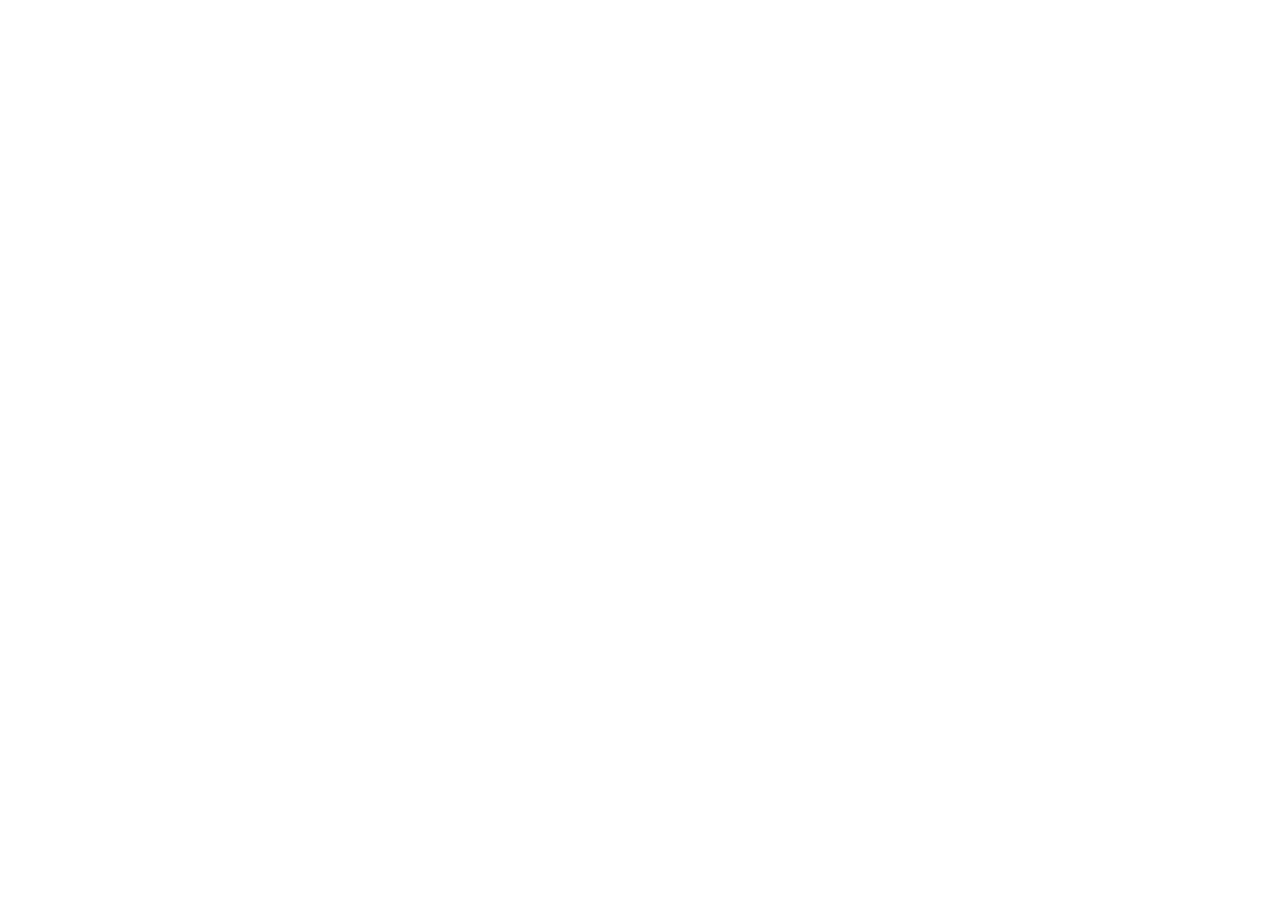
==== index.html @ cf61cd7b "Add files via upload" ====
<!doctype html>
<html lang="ru">
<head>
<meta charset="utf-8">
<meta name="viewport" content="width=device-width,initial-scale=1">
<title>Камень возвращения · &lt;Reported&gt;</title>
<meta name="description" content="Гильдия Reported возвращается в WoW Forever. Жми на камень — и ты в ростере. Старт 5 ноября, 02:00 МСК.">
<meta property="og:type" content="website">
<meta property="og:site_name" content="Reported">
<meta property="og:locale" content="ru_RU">
<meta property="og:title" content="Камень возвращения · &lt;Reported&gt;">
<meta property="og:description" content="Гильдия Reported возвращается в WoW Forever. Жми на камень — и ты в ростере. Старт 5 ноября, 02:00 МСК.">
<meta property="og:image" content="https://karasuohi.github.io/reported/og.jpg">
<meta property="og:url" content="https://karasuohi.github.io/reported/">
<meta property="og:image:width" content="1200">
<meta property="og:image:height" content="630">
<meta name="twitter:card" content="summary_large_image">
<meta name="theme-color" content="#060910">
<style>body{margin:0;min-height:100vh;display:grid;place-items:center;background:#060910;color:#f1ede4;font:16px/1.5 Georgia,serif;text-align:center}a{color:#8080f8;font-size:22px}</style>
<script>
location.replace('http://reported.m92657b6.beget.tech/');
</script>
</head>
<body>
<p><a href="http://reported.m92657b6.beget.tech/">&lt;Reported&gt; — нажать на камень возвращения</a></p>
</body>
</html>
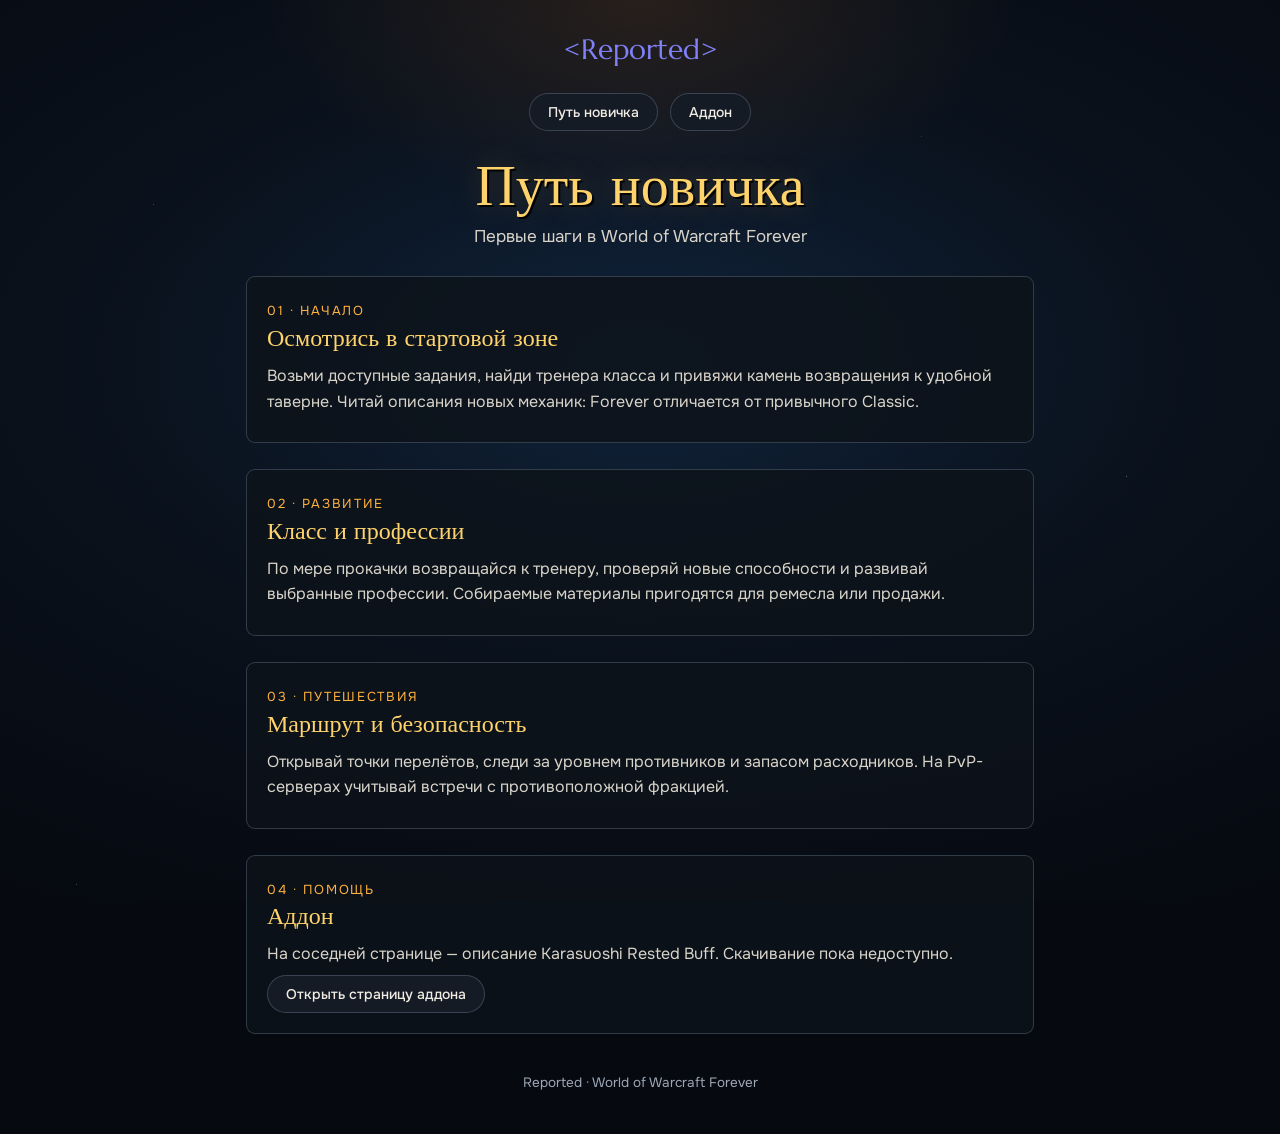
==== commit ec62565d: "Replace redirect with public beginner guide" ====
--- a/index.html
+++ b/index.html
@@ -1,27 +1,98 @@
-<!doctype html>
-<html lang="ru">
-<head>
-<meta charset="utf-8">
-<meta name="viewport" content="width=device-width,initial-scale=1">
-<title>Камень возвращения · &lt;Reported&gt;</title>
-<meta name="description" content="Гильдия Reported возвращается в WoW Forever. Жми на камень — и ты в ростере. Старт 5 ноября, 02:00 МСК.">
-<meta property="og:type" content="website">
-<meta property="og:site_name" content="Reported">
-<meta property="og:locale" content="ru_RU">
-<meta property="og:title" content="Камень возвращения · &lt;Reported&gt;">
-<meta property="og:description" content="Гильдия Reported возвращается в WoW Forever. Жми на камень — и ты в ростере. Старт 5 ноября, 02:00 МСК.">
-<meta property="og:image" content="https://karasuohi.github.io/reported/og.jpg">
-<meta property="og:url" content="https://karasuohi.github.io/reported/">
-<meta property="og:image:width" content="1200">
-<meta property="og:image:height" content="630">
-<meta name="twitter:card" content="summary_large_image">
-<meta name="theme-color" content="#060910">
-<style>body{margin:0;min-height:100vh;display:grid;place-items:center;background:#060910;color:#f1ede4;font:16px/1.5 Georgia,serif;text-align:center}a{color:#8080f8;font-size:22px}</style>
-<script>
-location.replace('http://reported.m92657b6.beget.tech/');
-</script>
-</head>
-<body>
-<p><a href="http://reported.m92657b6.beget.tech/">&lt;Reported&gt; — нажать на камень возвращения</a></p>
-</body>
-</html>
+<!doctype html><html lang="ru"><head><meta charset="utf-8"><meta name="viewport" content="width=device-width,initial-scale=1"><meta name="theme-color" content="#060910"><link rel="stylesheet" href="https://fonts.googleapis.com/css2?family=Marcellus&family=Onest:wght@400;500;700&display=swap"><style>
+/* Стиль как у «Пути новичка». Список строится по addons/addons.json:
+   новый аддон или версия = правка только json, html не меняется. */
+:root{
+  color-scheme: dark;
+  --bg:#060910; --s2:#151b25; --s3:#1f2735;
+  --line:rgba(200,225,255,.1); --line2:rgba(200,225,255,.2);
+  --text:#f1ede4; --muted:#9ca6b5; --dim:#667080;
+  --gold:#ffd100; --rune:#72e6ff; --ember:#ffb23f; --ok:#46e06a; --np:#8080f8;
+  --f-game:"Marcellus","Philosopher","Palatino Linotype",Georgia,serif;
+  --f-ui:"Philosopher","Palatino Linotype",Georgia,serif;
+  --f-body:"Onest","Segoe UI",system-ui,-apple-system,sans-serif;
+  --f-mono:"JetBrains Mono",ui-monospace,Consolas,monospace;
+}
+*{box-sizing:border-box}
+[hidden]{display:none!important}
+html{min-height:100%}
+body{margin:0; min-height:100vh; color:var(--text); font:16px/1.6 var(--f-body); -webkit-font-smoothing:antialiased; overflow-x:hidden;
+  background:
+    radial-gradient(1px 1px at 12% 18%, rgba(207,230,255,.7), transparent 60%),
+    radial-gradient(1px 1px at 72% 12%, rgba(207,230,255,.6), transparent 60%),
+    radial-gradient(1.5px 1.5px at 88% 42%, rgba(207,230,255,.5), transparent 60%),
+    radial-gradient(1px 1px at 30% 64%, rgba(207,230,255,.5), transparent 60%),
+    radial-gradient(1px 1px at 6% 78%, rgba(207,230,255,.5), transparent 60%),
+    radial-gradient(ellipse 42% 26% at 50% 0%, rgba(255,140,40,.12), rgba(255,140,40,0) 70%),
+    radial-gradient(ellipse 90% 70% at 50% 40%, #10233b 0%, #0a121d 45%, var(--bg) 100%) fixed, var(--bg)}
+a{color:#8fe0ff}
+a:hover{color:#fff}
+button{font:inherit; color:inherit}
+:focus-visible{outline:2px solid var(--rune); outline-offset:3px; border-radius:4px}
+
+.stage{max-width:820px; margin:0 auto; padding-inline:16px; padding-block:calc(clamp(18px,3.5vh,32px) + env(safe-area-inset-top,0px)) calc(40px + env(safe-area-inset-bottom,0px)); display:grid; gap:26px}
+.stage > *{min-width:0}
+
+.brand{display:grid; justify-items:center; gap:4px; text-decoration:none; width:max-content; margin:0 auto}
+.moon{width:clamp(58px,8vw,72px); height:auto; filter:drop-shadow(0 0 18px rgba(255,150,40,.45)) drop-shadow(0 0 50px rgba(255,120,20,.2))}
+.np{font-family:var(--f-game); color:var(--np); margin:0; font-size:clamp(20px,3vw,24px); line-height:1.1; text-shadow:1.5px 1.5px 0 rgba(0,0,0,.92), 0 3px 10px rgba(0,0,0,.55)}
+.hero{display:grid; justify-items:center; gap:8px; text-align:center}
+.hero h1{margin:0; font:400 clamp(38px,7vw,56px)/1.05 var(--f-game); color:#ffd36b; text-shadow:2px 2px 0 rgba(0,0,0,.9), 0 0 30px rgba(255,170,60,.25)}
+.hero p{margin:0; color:#d9d4ca; font-size:17px}
+
+/* список аддонов */
+.list{display:grid; gap:14px}
+.ad{position:relative; border-radius:7px; background:linear-gradient(180deg,#12161f,#0c1017); scroll-margin-top:20px;
+  box-shadow:0 0 0 1px #000, 0 0 0 3px #7c603d, 0 0 0 4px #3a2610, 0 0 0 5px #000, 0 20px 50px -24px #000}
+.ad-row{display:grid; grid-template-columns:56px minmax(0,1fr) auto; gap:16px; align-items:center; padding:16px 18px}
+.ad-ico{width:56px; height:56px; border-radius:6px; display:block; box-shadow:0 0 0 1px #000, 0 0 0 2px #8e7d56, 0 0 0 3px #000}
+.ad h2{margin:0; font:400 21px/1.2 var(--f-game); color:var(--gold); text-shadow:1px 1px 0 #000}
+.ad-meta{margin:2px 0 0; font:13px/1.3 var(--f-mono); color:var(--muted)}
+.ad-meta .new{color:var(--ok)}
+.ad-short{margin:6px 0 0; font-size:15px; line-height:1.5; color:#d9d4ca}
+.go{display:inline-flex; align-items:center; justify-content:center; gap:8px; padding:11px 20px; border-radius:999px; text-decoration:none; white-space:nowrap; font:400 16px/1 var(--f-game); color:#1a1004; background:linear-gradient(180deg,#ffd173,#ff9f2e); box-shadow:0 10px 26px -12px rgba(255,160,50,.7)}
+.go:hover{color:#1a1004; background:linear-gradient(180deg,#ffdc8e,#ffab45)}
+.go svg{width:16px; height:16px}
+
+/* «Подробнее» */
+.ad-more{border-top:1px solid var(--line)}
+.ad-more > summary{cursor:pointer; list-style:none; padding:10px 18px; font:400 15px/1.2 var(--f-game); color:#8fe0ff; display:flex; align-items:center; gap:8px}
+.ad-more > summary::-webkit-details-marker{display:none}
+.ad-more > summary::before{content:"▸"; font-size:12px; color:var(--ember); transition:transform .15s}
+.ad-more[open] > summary::before{transform:rotate(90deg)}
+.ad-more > summary:hover{color:#fff}
+.det{padding:4px 18px 18px; display:grid; gap:18px}
+.det h3{margin:0 0 8px; font:600 11px/1 var(--f-mono); letter-spacing:.14em; text-transform:uppercase; color:var(--ember)}
+.det ul{margin:0; padding:0; list-style:none; display:grid; gap:6px}
+.facts li{position:relative; padding-left:16px; font-size:15px; line-height:1.5; color:#d9d4ca}
+.facts li::before{content:""; position:absolute; left:2px; top:.6em; width:6px; height:6px; transform:rotate(45deg); background:var(--ember)}
+.cmds li, .log li{display:grid; grid-template-columns:150px minmax(0,1fr); gap:12px; font-size:14.5px; line-height:1.45; color:#d9d4ca}
+.cmds code{font:600 13.5px/1.45 var(--f-mono); color:var(--gold)}
+.log b{font:600 13.5px/1.45 var(--f-mono); color:var(--gold)}
+.log b small{font-weight:400; color:var(--dim); margin-left:8px}
+
+/* общая инструкция */
+.how{border-radius:10px; background:rgba(14,19,27,.78); border:1px solid var(--line); padding:16px 18px}
+.how h2{margin:0 0 10px; font:400 20px/1.2 var(--f-game); color:var(--text)}
+.how ol{margin:0; padding-left:22px; display:grid; gap:6px; color:#d9d4ca; font-size:15px}
+.how code{font:500 13.5px/1.4 var(--f-mono); color:var(--rune); overflow-wrap:anywhere}
+.copy{margin-left:6px; padding:1px 8px; border:1px solid var(--line2); border-radius:999px; background:var(--s2); font:500 12px/1.5 var(--f-body); color:var(--muted); cursor:pointer}
+.copy:hover{color:var(--text); background:var(--s3)}
+
+.empty{padding:26px 18px; text-align:center; color:var(--muted)}
+.foot{display:grid; justify-items:center; gap:12px; text-align:center; color:var(--muted); font-size:13.5px}
+.foot nav{display:flex; flex-wrap:wrap; justify-content:center; gap:10px}
+.foot p{margin:0}
+.ghost{display:inline-flex; align-items:center; padding:11px 18px; border-radius:999px; border:1px solid var(--line2); background:var(--s2); text-decoration:none; font:500 14px/1 var(--f-body); color:var(--text)}
+.ghost:hover{background:var(--s3); color:var(--text)}
+.toast{position:fixed; left:50%; bottom:calc(22px + env(safe-area-inset-bottom,0px)); transform:translateX(-50%); opacity:0; pointer-events:none; padding:8px 16px; border-radius:999px; background:#06091c; border:1px solid #bfc0c8; font-size:14px; transition:opacity .15s}
+.toast.on{opacity:1}
+
+@media (max-width:600px){
+  .ad-row{grid-template-columns:48px minmax(0,1fr); gap:12px; padding:14px}
+  .ad-ico{width:48px; height:48px}
+  .ad-row .go{grid-column:1 / -1}
+  .ad-more > summary{padding-inline:14px} .det{padding-inline:14px}
+  .cmds li, .log li{grid-template-columns:minmax(0,1fr); gap:0}
+}
+
+.nav{display:flex;justify-content:center;gap:12px;flex-wrap:wrap}.panel{border:1px solid var(--line2);background:rgba(14,19,27,.85);border-radius:9px;padding:20px}.panel h2{font:400 24px var(--f-game);color:#ffd36b;margin:0 0 10px}.panel p{margin:8px 0;color:#d9d4ca}.panel ul{margin:8px 0;padding-left:22px;color:#d9d4ca}.brand{font:400 28px var(--f-game);color:var(--np)}.tag{color:var(--ember);font-size:13px;text-transform:uppercase;letter-spacing:.13em}.foot{margin-top:12px}</style><title>Путь новичка · Reported</title><meta name="description" content="Общие советы для начинающих игроков World of Warcraft Forever."></head><body><main class="stage"><a class="brand" href="./">&lt;Reported&gt;</a><nav class="nav" aria-label="Разделы"><a class="ghost" href="./">Путь новичка</a><a class="ghost" href="addons.html">Аддон</a></nav><header class="hero"><h1>Путь новичка</h1><p>Первые шаги в World of Warcraft Forever</p></header><section class="panel"><span class="tag">01 · Начало</span><h2>Осмотрись в стартовой зоне</h2><p>Возьми доступные задания, найди тренера класса и привяжи камень возвращения к удобной таверне. Читай описания новых механик: Forever отличается от привычного Classic.</p></section><section class="panel"><span class="tag">02 · Развитие</span><h2>Класс и профессии</h2><p>По мере прокачки возвращайся к тренеру, проверяй новые способности и развивай выбранные профессии. Собираемые материалы пригодятся для ремесла или продажи.</p></section><section class="panel"><span class="tag">03 · Путешествия</span><h2>Маршрут и безопасность</h2><p>Открывай точки перелётов, следи за уровнем противников и запасом расходников. На PvP-серверах учитывай встречи с противоположной фракцией.</p></section><section class="panel"><span class="tag">04 · Помощь</span><h2>Аддон</h2><p>На соседней странице — описание Karasuoshi Rested Buff. Скачивание пока недоступно.</p><a class="ghost" href="addons.html">Открыть страницу аддона</a></section><footer class="foot"><p>Reported · World of Warcraft Forever</p></footer></main></body></html>
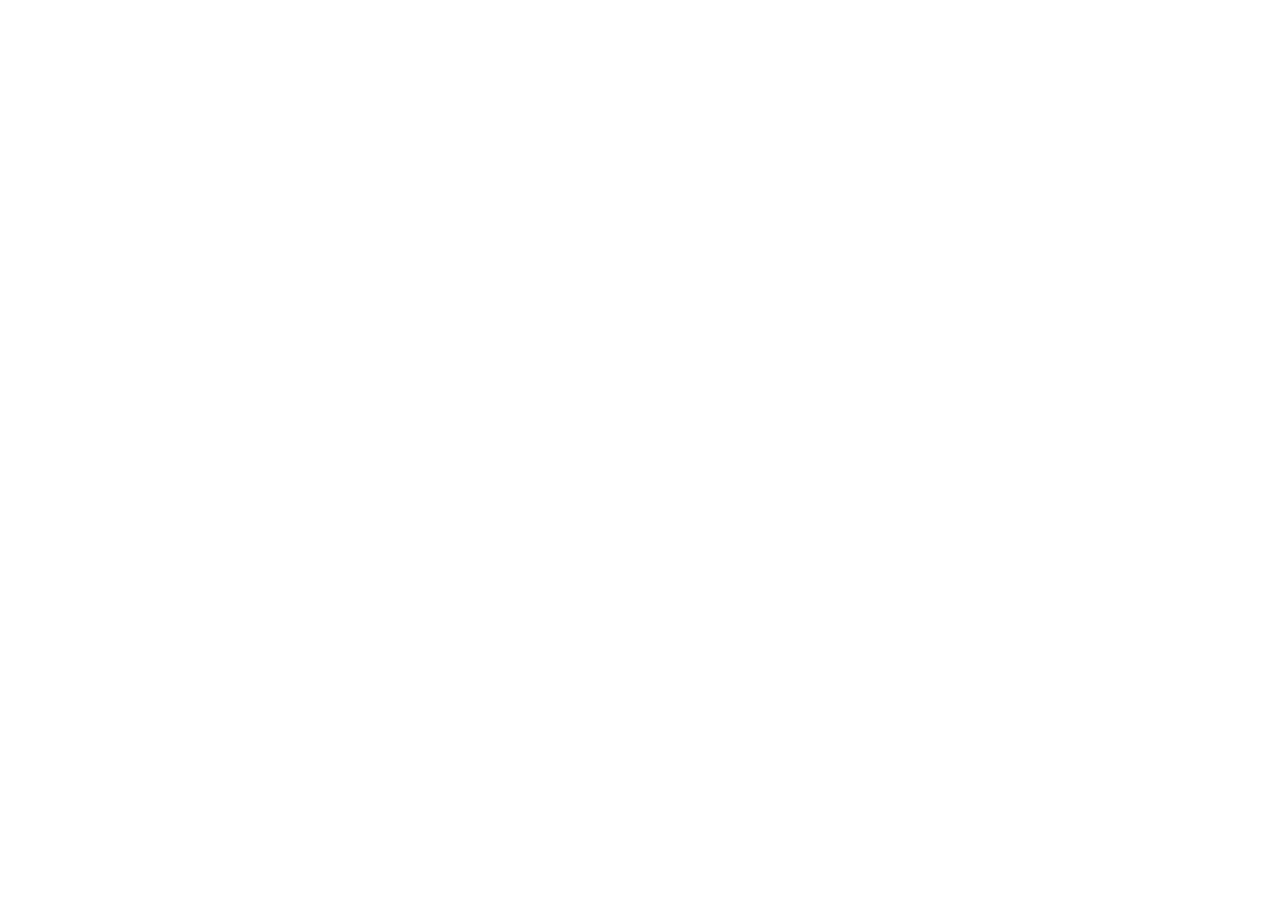
==== commit 2163c3a2: "Revert unapproved visual redesign" ====
--- a/index.html
+++ b/index.html
@@ -1,98 +1,27 @@
-<!doctype html><html lang="ru"><head><meta charset="utf-8"><meta name="viewport" content="width=device-width,initial-scale=1"><meta name="theme-color" content="#060910"><link rel="stylesheet" href="https://fonts.googleapis.com/css2?family=Marcellus&family=Onest:wght@400;500;700&display=swap"><style>
-/* Стиль как у «Пути новичка». Список строится по addons/addons.json:
-   новый аддон или версия = правка только json, html не меняется. */
-:root{
-  color-scheme: dark;
-  --bg:#060910; --s2:#151b25; --s3:#1f2735;
-  --line:rgba(200,225,255,.1); --line2:rgba(200,225,255,.2);
-  --text:#f1ede4; --muted:#9ca6b5; --dim:#667080;
-  --gold:#ffd100; --rune:#72e6ff; --ember:#ffb23f; --ok:#46e06a; --np:#8080f8;
-  --f-game:"Marcellus","Philosopher","Palatino Linotype",Georgia,serif;
-  --f-ui:"Philosopher","Palatino Linotype",Georgia,serif;
-  --f-body:"Onest","Segoe UI",system-ui,-apple-system,sans-serif;
-  --f-mono:"JetBrains Mono",ui-monospace,Consolas,monospace;
-}
-*{box-sizing:border-box}
-[hidden]{display:none!important}
-html{min-height:100%}
-body{margin:0; min-height:100vh; color:var(--text); font:16px/1.6 var(--f-body); -webkit-font-smoothing:antialiased; overflow-x:hidden;
-  background:
-    radial-gradient(1px 1px at 12% 18%, rgba(207,230,255,.7), transparent 60%),
-    radial-gradient(1px 1px at 72% 12%, rgba(207,230,255,.6), transparent 60%),
-    radial-gradient(1.5px 1.5px at 88% 42%, rgba(207,230,255,.5), transparent 60%),
-    radial-gradient(1px 1px at 30% 64%, rgba(207,230,255,.5), transparent 60%),
-    radial-gradient(1px 1px at 6% 78%, rgba(207,230,255,.5), transparent 60%),
-    radial-gradient(ellipse 42% 26% at 50% 0%, rgba(255,140,40,.12), rgba(255,140,40,0) 70%),
-    radial-gradient(ellipse 90% 70% at 50% 40%, #10233b 0%, #0a121d 45%, var(--bg) 100%) fixed, var(--bg)}
-a{color:#8fe0ff}
-a:hover{color:#fff}
-button{font:inherit; color:inherit}
-:focus-visible{outline:2px solid var(--rune); outline-offset:3px; border-radius:4px}
-
-.stage{max-width:820px; margin:0 auto; padding-inline:16px; padding-block:calc(clamp(18px,3.5vh,32px) + env(safe-area-inset-top,0px)) calc(40px + env(safe-area-inset-bottom,0px)); display:grid; gap:26px}
-.stage > *{min-width:0}
-
-.brand{display:grid; justify-items:center; gap:4px; text-decoration:none; width:max-content; margin:0 auto}
-.moon{width:clamp(58px,8vw,72px); height:auto; filter:drop-shadow(0 0 18px rgba(255,150,40,.45)) drop-shadow(0 0 50px rgba(255,120,20,.2))}
-.np{font-family:var(--f-game); color:var(--np); margin:0; font-size:clamp(20px,3vw,24px); line-height:1.1; text-shadow:1.5px 1.5px 0 rgba(0,0,0,.92), 0 3px 10px rgba(0,0,0,.55)}
-.hero{display:grid; justify-items:center; gap:8px; text-align:center}
-.hero h1{margin:0; font:400 clamp(38px,7vw,56px)/1.05 var(--f-game); color:#ffd36b; text-shadow:2px 2px 0 rgba(0,0,0,.9), 0 0 30px rgba(255,170,60,.25)}
-.hero p{margin:0; color:#d9d4ca; font-size:17px}
-
-/* список аддонов */
-.list{display:grid; gap:14px}
-.ad{position:relative; border-radius:7px; background:linear-gradient(180deg,#12161f,#0c1017); scroll-margin-top:20px;
-  box-shadow:0 0 0 1px #000, 0 0 0 3px #7c603d, 0 0 0 4px #3a2610, 0 0 0 5px #000, 0 20px 50px -24px #000}
-.ad-row{display:grid; grid-template-columns:56px minmax(0,1fr) auto; gap:16px; align-items:center; padding:16px 18px}
-.ad-ico{width:56px; height:56px; border-radius:6px; display:block; box-shadow:0 0 0 1px #000, 0 0 0 2px #8e7d56, 0 0 0 3px #000}
-.ad h2{margin:0; font:400 21px/1.2 var(--f-game); color:var(--gold); text-shadow:1px 1px 0 #000}
-.ad-meta{margin:2px 0 0; font:13px/1.3 var(--f-mono); color:var(--muted)}
-.ad-meta .new{color:var(--ok)}
-.ad-short{margin:6px 0 0; font-size:15px; line-height:1.5; color:#d9d4ca}
-.go{display:inline-flex; align-items:center; justify-content:center; gap:8px; padding:11px 20px; border-radius:999px; text-decoration:none; white-space:nowrap; font:400 16px/1 var(--f-game); color:#1a1004; background:linear-gradient(180deg,#ffd173,#ff9f2e); box-shadow:0 10px 26px -12px rgba(255,160,50,.7)}
-.go:hover{color:#1a1004; background:linear-gradient(180deg,#ffdc8e,#ffab45)}
-.go svg{width:16px; height:16px}
-
-/* «Подробнее» */
-.ad-more{border-top:1px solid var(--line)}
-.ad-more > summary{cursor:pointer; list-style:none; padding:10px 18px; font:400 15px/1.2 var(--f-game); color:#8fe0ff; display:flex; align-items:center; gap:8px}
-.ad-more > summary::-webkit-details-marker{display:none}
-.ad-more > summary::before{content:"▸"; font-size:12px; color:var(--ember); transition:transform .15s}
-.ad-more[open] > summary::before{transform:rotate(90deg)}
-.ad-more > summary:hover{color:#fff}
-.det{padding:4px 18px 18px; display:grid; gap:18px}
-.det h3{margin:0 0 8px; font:600 11px/1 var(--f-mono); letter-spacing:.14em; text-transform:uppercase; color:var(--ember)}
-.det ul{margin:0; padding:0; list-style:none; display:grid; gap:6px}
-.facts li{position:relative; padding-left:16px; font-size:15px; line-height:1.5; color:#d9d4ca}
-.facts li::before{content:""; position:absolute; left:2px; top:.6em; width:6px; height:6px; transform:rotate(45deg); background:var(--ember)}
-.cmds li, .log li{display:grid; grid-template-columns:150px minmax(0,1fr); gap:12px; font-size:14.5px; line-height:1.45; color:#d9d4ca}
-.cmds code{font:600 13.5px/1.45 var(--f-mono); color:var(--gold)}
-.log b{font:600 13.5px/1.45 var(--f-mono); color:var(--gold)}
-.log b small{font-weight:400; color:var(--dim); margin-left:8px}
-
-/* общая инструкция */
-.how{border-radius:10px; background:rgba(14,19,27,.78); border:1px solid var(--line); padding:16px 18px}
-.how h2{margin:0 0 10px; font:400 20px/1.2 var(--f-game); color:var(--text)}
-.how ol{margin:0; padding-left:22px; display:grid; gap:6px; color:#d9d4ca; font-size:15px}
-.how code{font:500 13.5px/1.4 var(--f-mono); color:var(--rune); overflow-wrap:anywhere}
-.copy{margin-left:6px; padding:1px 8px; border:1px solid var(--line2); border-radius:999px; background:var(--s2); font:500 12px/1.5 var(--f-body); color:var(--muted); cursor:pointer}
-.copy:hover{color:var(--text); background:var(--s3)}
-
-.empty{padding:26px 18px; text-align:center; color:var(--muted)}
-.foot{display:grid; justify-items:center; gap:12px; text-align:center; color:var(--muted); font-size:13.5px}
-.foot nav{display:flex; flex-wrap:wrap; justify-content:center; gap:10px}
-.foot p{margin:0}
-.ghost{display:inline-flex; align-items:center; padding:11px 18px; border-radius:999px; border:1px solid var(--line2); background:var(--s2); text-decoration:none; font:500 14px/1 var(--f-body); color:var(--text)}
-.ghost:hover{background:var(--s3); color:var(--text)}
-.toast{position:fixed; left:50%; bottom:calc(22px + env(safe-area-inset-bottom,0px)); transform:translateX(-50%); opacity:0; pointer-events:none; padding:8px 16px; border-radius:999px; background:#06091c; border:1px solid #bfc0c8; font-size:14px; transition:opacity .15s}
-.toast.on{opacity:1}
-
-@media (max-width:600px){
-  .ad-row{grid-template-columns:48px minmax(0,1fr); gap:12px; padding:14px}
-  .ad-ico{width:48px; height:48px}
-  .ad-row .go{grid-column:1 / -1}
-  .ad-more > summary{padding-inline:14px} .det{padding-inline:14px}
-  .cmds li, .log li{grid-template-columns:minmax(0,1fr); gap:0}
-}
-
-.nav{display:flex;justify-content:center;gap:12px;flex-wrap:wrap}.panel{border:1px solid var(--line2);background:rgba(14,19,27,.85);border-radius:9px;padding:20px}.panel h2{font:400 24px var(--f-game);color:#ffd36b;margin:0 0 10px}.panel p{margin:8px 0;color:#d9d4ca}.panel ul{margin:8px 0;padding-left:22px;color:#d9d4ca}.brand{font:400 28px var(--f-game);color:var(--np)}.tag{color:var(--ember);font-size:13px;text-transform:uppercase;letter-spacing:.13em}.foot{margin-top:12px}</style><title>Путь новичка · Reported</title><meta name="description" content="Общие советы для начинающих игроков World of Warcraft Forever."></head><body><main class="stage"><a class="brand" href="./">&lt;Reported&gt;</a><nav class="nav" aria-label="Разделы"><a class="ghost" href="./">Путь новичка</a><a class="ghost" href="addons.html">Аддон</a></nav><header class="hero"><h1>Путь новичка</h1><p>Первые шаги в World of Warcraft Forever</p></header><section class="panel"><span class="tag">01 · Начало</span><h2>Осмотрись в стартовой зоне</h2><p>Возьми доступные задания, найди тренера класса и привяжи камень возвращения к удобной таверне. Читай описания новых механик: Forever отличается от привычного Classic.</p></section><section class="panel"><span class="tag">02 · Развитие</span><h2>Класс и профессии</h2><p>По мере прокачки возвращайся к тренеру, проверяй новые способности и развивай выбранные профессии. Собираемые материалы пригодятся для ремесла или продажи.</p></section><section class="panel"><span class="tag">03 · Путешествия</span><h2>Маршрут и безопасность</h2><p>Открывай точки перелётов, следи за уровнем противников и запасом расходников. На PvP-серверах учитывай встречи с противоположной фракцией.</p></section><section class="panel"><span class="tag">04 · Помощь</span><h2>Аддон</h2><p>На соседней странице — описание Karasuoshi Rested Buff. Скачивание пока недоступно.</p><a class="ghost" href="addons.html">Открыть страницу аддона</a></section><footer class="foot"><p>Reported · World of Warcraft Forever</p></footer></main></body></html>+<!doctype html>
+<html lang="ru">
+<head>
+<meta charset="utf-8">
+<meta name="viewport" content="width=device-width,initial-scale=1">
+<title>Камень возвращения · &lt;Reported&gt;</title>
+<meta name="description" content="Гильдия Reported возвращается в WoW Forever. Жми на камень — и ты в составе гильдии. Старт 5 ноября, 02:00 МСК.">
+<meta property="og:type" content="website">
+<meta property="og:site_name" content="Reported">
+<meta property="og:locale" content="ru_RU">
+<meta property="og:title" content="Камень возвращения · &lt;Reported&gt;">
+<meta property="og:description" content="Гильдия Reported возвращается в WoW Forever. Жми на камень — и ты в составе гильдии. Старт 5 ноября, 02:00 МСК.">
+<meta property="og:image" content="https://karasuoshi.github.io/reported/og.jpg">
+<meta property="og:url" content="https://karasuoshi.github.io/reported/">
+<meta property="og:image:width" content="1200">
+<meta property="og:image:height" content="630">
+<meta name="twitter:card" content="summary_large_image">
+<meta name="theme-color" content="#060910">
+<style>body{margin:0;min-height:100vh;display:grid;place-items:center;background:#060910;color:#f1ede4;font:16px/1.5 Georgia,serif;text-align:center}a{color:#8080f8;font-size:22px}</style>
+<script>
+location.replace('http://reported.m92657b6.beget.tech/');
+</script>
+</head>
+<body>
+<p><a href="http://reported.m92657b6.beget.tech/">&lt;Reported&gt; — нажать на камень возвращения</a></p>
+</body>
+</html>
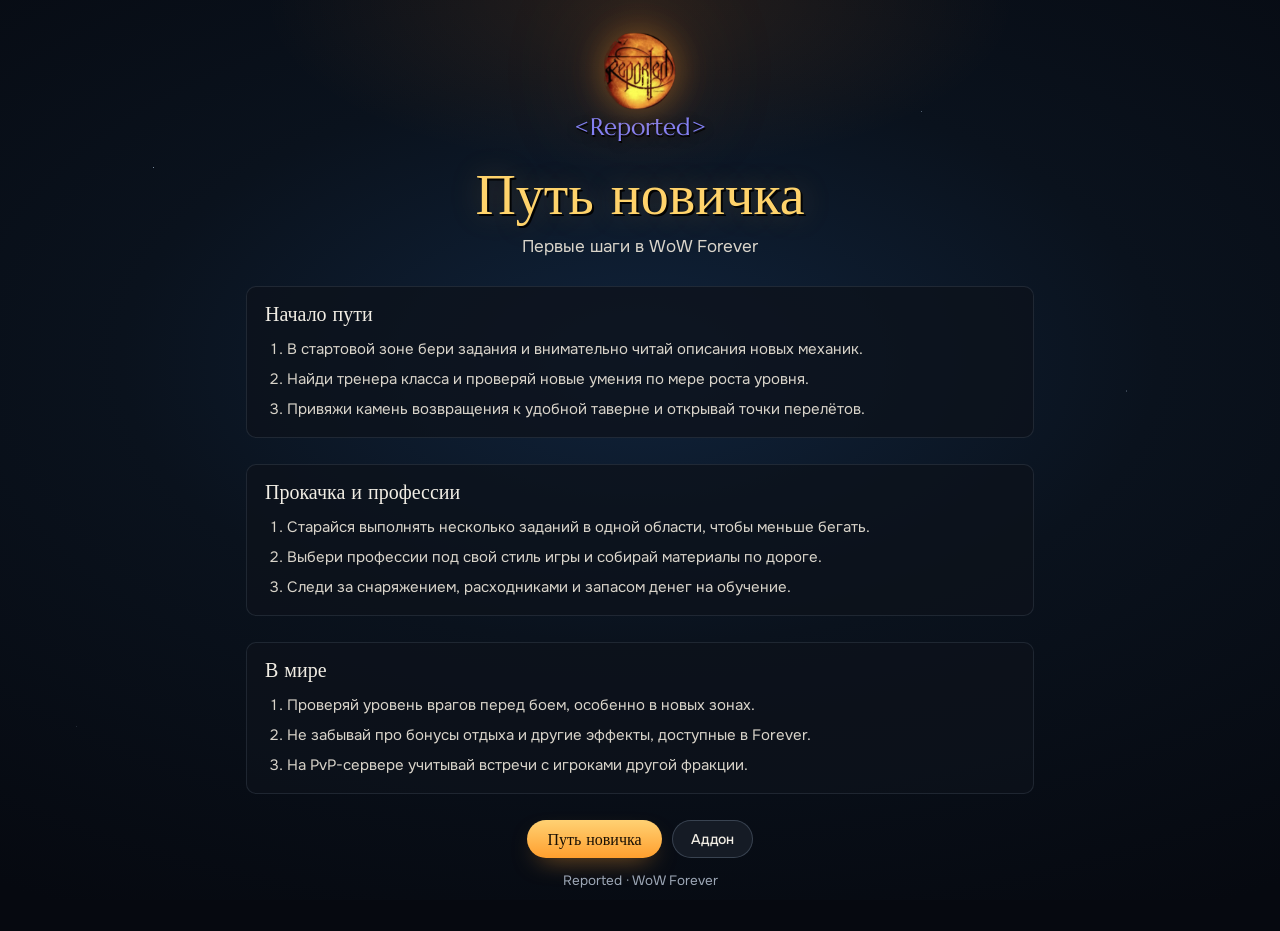
==== commit 598b192b: "Use original Reported styling and artwork for beginner guide" ====
--- a/index.html
+++ b/index.html
@@ -2,26 +2,110 @@
 <html lang="ru">
 <head>
 <meta charset="utf-8">
-<meta name="viewport" content="width=device-width,initial-scale=1">
-<title>Камень возвращения · &lt;Reported&gt;</title>
-<meta name="description" content="Гильдия Reported возвращается в WoW Forever. Жми на камень — и ты в составе гильдии. Старт 5 ноября, 02:00 МСК.">
-<meta property="og:type" content="website">
-<meta property="og:site_name" content="Reported">
-<meta property="og:locale" content="ru_RU">
-<meta property="og:title" content="Камень возвращения · &lt;Reported&gt;">
-<meta property="og:description" content="Гильдия Reported возвращается в WoW Forever. Жми на камень — и ты в составе гильдии. Старт 5 ноября, 02:00 МСК.">
-<meta property="og:image" content="https://karasuoshi.github.io/reported/og.jpg">
-<meta property="og:url" content="https://karasuoshi.github.io/reported/">
-<meta property="og:image:width" content="1200">
-<meta property="og:image:height" content="630">
-<meta name="twitter:card" content="summary_large_image">
-<meta name="theme-color" content="#060910">
-<style>body{margin:0;min-height:100vh;display:grid;place-items:center;background:#060910;color:#f1ede4;font:16px/1.5 Georgia,serif;text-align:center}a{color:#8080f8;font-size:22px}</style>
-<script>
-location.replace('http://reported.m92657b6.beget.tech/');
-</script>
+<meta name="viewport" content="width=device-width, initial-scale=1, viewport-fit=cover">
+<title>Путь новичка · &lt;Reported&gt;</title>
+<meta name="description" content="Путь новичка в WoW Forever: общие советы для первых уровней.">
+<link rel="icon" type="image/png" href="site/img/icon-64.png">
+<link rel="apple-touch-icon" href="site/img/icon-180.png">
+<link rel="preconnect" href="https://fonts.googleapis.com">
+<link rel="preconnect" href="https://fonts.gstatic.com" crossorigin>
+<link rel="stylesheet" href="https://fonts.googleapis.com/css2?family=Marcellus&family=Open+Sans:wght@400;600&family=Philosopher:wght@400;700&family=Onest:wght@400;500;700&family=JetBrains+Mono:wght@400;600&display=swap">
+<style>
+/* Стиль как у «Пути новичка». Список строится по addons/addons.json:
+   новый аддон или версия = правка только json, html не меняется. */
+:root{
+  color-scheme: dark;
+  --bg:#060910; --s2:#151b25; --s3:#1f2735;
+  --line:rgba(200,225,255,.1); --line2:rgba(200,225,255,.2);
+  --text:#f1ede4; --muted:#9ca6b5; --dim:#667080;
+  --gold:#ffd100; --rune:#72e6ff; --ember:#ffb23f; --ok:#46e06a; --np:#8080f8;
+  --f-game:"Marcellus","Philosopher","Palatino Linotype",Georgia,serif;
+  --f-ui:"Philosopher","Palatino Linotype",Georgia,serif;
+  --f-body:"Onest","Segoe UI",system-ui,-apple-system,sans-serif;
+  --f-mono:"JetBrains Mono",ui-monospace,Consolas,monospace;
+}
+*{box-sizing:border-box}
+[hidden]{display:none!important}
+html{min-height:100%}
+body{margin:0; min-height:100vh; color:var(--text); font:16px/1.6 var(--f-body); -webkit-font-smoothing:antialiased; overflow-x:hidden;
+  background:
+    radial-gradient(1px 1px at 12% 18%, rgba(207,230,255,.7), transparent 60%),
+    radial-gradient(1px 1px at 72% 12%, rgba(207,230,255,.6), transparent 60%),
+    radial-gradient(1.5px 1.5px at 88% 42%, rgba(207,230,255,.5), transparent 60%),
+    radial-gradient(1px 1px at 30% 64%, rgba(207,230,255,.5), transparent 60%),
+    radial-gradient(1px 1px at 6% 78%, rgba(207,230,255,.5), transparent 60%),
+    radial-gradient(ellipse 42% 26% at 50% 0%, rgba(255,140,40,.12), rgba(255,140,40,0) 70%),
+    radial-gradient(ellipse 90% 70% at 50% 40%, #10233b 0%, #0a121d 45%, var(--bg) 100%) fixed, var(--bg)}
+a{color:#8fe0ff}
+a:hover{color:#fff}
+button{font:inherit; color:inherit}
+:focus-visible{outline:2px solid var(--rune); outline-offset:3px; border-radius:4px}
+
+.stage{max-width:820px; margin:0 auto; padding-inline:16px; padding-block:calc(clamp(18px,3.5vh,32px) + env(safe-area-inset-top,0px)) calc(40px + env(safe-area-inset-bottom,0px)); display:grid; gap:26px}
+.stage > *{min-width:0}
+
+.brand{display:grid; justify-items:center; gap:4px; text-decoration:none; width:max-content; margin:0 auto}
+.moon{width:clamp(58px,8vw,72px); height:auto; filter:drop-shadow(0 0 18px rgba(255,150,40,.45)) drop-shadow(0 0 50px rgba(255,120,20,.2))}
+.np{font-family:var(--f-game); color:var(--np); margin:0; font-size:clamp(20px,3vw,24px); line-height:1.1; text-shadow:1.5px 1.5px 0 rgba(0,0,0,.92), 0 3px 10px rgba(0,0,0,.55)}
+.hero{display:grid; justify-items:center; gap:8px; text-align:center}
+.hero h1{margin:0; font:400 clamp(38px,7vw,56px)/1.05 var(--f-game); color:#ffd36b; text-shadow:2px 2px 0 rgba(0,0,0,.9), 0 0 30px rgba(255,170,60,.25)}
+.hero p{margin:0; color:#d9d4ca; font-size:17px}
+
+/* список аддонов */
+.list{display:grid; gap:14px}
+.ad{position:relative; border-radius:7px; background:linear-gradient(180deg,#12161f,#0c1017); scroll-margin-top:20px;
+  box-shadow:0 0 0 1px #000, 0 0 0 3px #7c603d, 0 0 0 4px #3a2610, 0 0 0 5px #000, 0 20px 50px -24px #000}
+.ad-row{display:grid; grid-template-columns:56px minmax(0,1fr) auto; gap:16px; align-items:center; padding:16px 18px}
+.ad-ico{width:56px; height:56px; border-radius:6px; display:block; box-shadow:0 0 0 1px #000, 0 0 0 2px #8e7d56, 0 0 0 3px #000}
+.ad h2{margin:0; font:400 21px/1.2 var(--f-game); color:var(--gold); text-shadow:1px 1px 0 #000}
+.ad-meta{margin:2px 0 0; font:13px/1.3 var(--f-mono); color:var(--muted)}
+.ad-meta .new{color:var(--ok)}
+.ad-short{margin:6px 0 0; font-size:15px; line-height:1.5; color:#d9d4ca}
+.go{display:inline-flex; align-items:center; justify-content:center; gap:8px; padding:11px 20px; border-radius:999px; text-decoration:none; white-space:nowrap; font:400 16px/1 var(--f-game); color:#1a1004; background:linear-gradient(180deg,#ffd173,#ff9f2e); box-shadow:0 10px 26px -12px rgba(255,160,50,.7)}
+.go:hover{color:#1a1004; background:linear-gradient(180deg,#ffdc8e,#ffab45)}
+.go svg{width:16px; height:16px}
+
+/* «Подробнее» */
+.ad-more{border-top:1px solid var(--line)}
+.ad-more > summary{cursor:pointer; list-style:none; padding:10px 18px; font:400 15px/1.2 var(--f-game); color:#8fe0ff; display:flex; align-items:center; gap:8px}
+.ad-more > summary::-webkit-details-marker{display:none}
+.ad-more > summary::before{content:"▸"; font-size:12px; color:var(--ember); transition:transform .15s}
+.ad-more[open] > summary::before{transform:rotate(90deg)}
+.ad-more > summary:hover{color:#fff}
+.det{padding:4px 18px 18px; display:grid; gap:18px}
+.det h3{margin:0 0 8px; font:600 11px/1 var(--f-mono); letter-spacing:.14em; text-transform:uppercase; color:var(--ember)}
+.det ul{margin:0; padding:0; list-style:none; display:grid; gap:6px}
+.facts li{position:relative; padding-left:16px; font-size:15px; line-height:1.5; color:#d9d4ca}
+.facts li::before{content:""; position:absolute; left:2px; top:.6em; width:6px; height:6px; transform:rotate(45deg); background:var(--ember)}
+.cmds li, .log li{display:grid; grid-template-columns:150px minmax(0,1fr); gap:12px; font-size:14.5px; line-height:1.45; color:#d9d4ca}
+.cmds code{font:600 13.5px/1.45 var(--f-mono); color:var(--gold)}
+.log b{font:600 13.5px/1.45 var(--f-mono); color:var(--gold)}
+.log b small{font-weight:400; color:var(--dim); margin-left:8px}
+
+/* общая инструкция */
+.how{border-radius:10px; background:rgba(14,19,27,.78); border:1px solid var(--line); padding:16px 18px}
+.how h2{margin:0 0 10px; font:400 20px/1.2 var(--f-game); color:var(--text)}
+.how ol{margin:0; padding-left:22px; display:grid; gap:6px; color:#d9d4ca; font-size:15px}
+.how code{font:500 13.5px/1.4 var(--f-mono); color:var(--rune); overflow-wrap:anywhere}
+.copy{margin-left:6px; padding:1px 8px; border:1px solid var(--line2); border-radius:999px; background:var(--s2); font:500 12px/1.5 var(--f-body); color:var(--muted); cursor:pointer}
+.copy:hover{color:var(--text); background:var(--s3)}
+
+.empty{padding:26px 18px; text-align:center; color:var(--muted)}
+.foot{display:grid; justify-items:center; gap:12px; text-align:center; color:var(--muted); font-size:13.5px}
+.foot nav{display:flex; flex-wrap:wrap; justify-content:center; gap:10px}
+.foot p{margin:0}
+.ghost{display:inline-flex; align-items:center; padding:11px 18px; border-radius:999px; border:1px solid var(--line2); background:var(--s2); text-decoration:none; font:500 14px/1 var(--f-body); color:var(--text)}
+.ghost:hover{background:var(--s3); color:var(--text)}
+.toast{position:fixed; left:50%; bottom:calc(22px + env(safe-area-inset-bottom,0px)); transform:translateX(-50%); opacity:0; pointer-events:none; padding:8px 16px; border-radius:999px; background:#06091c; border:1px solid #bfc0c8; font-size:14px; transition:opacity .15s}
+.toast.on{opacity:1}
+
+@media (max-width:600px){
+  .ad-row{grid-template-columns:48px minmax(0,1fr); gap:12px; padding:14px}
+  .ad-ico{width:48px; height:48px}
+  .ad-row .go{grid-column:1 / -1}
+  .ad-more > summary{padding-inline:14px} .det{padding-inline:14px}
+  .cmds li, .log li{grid-template-columns:minmax(0,1fr); gap:0}
+}
+</style>
 </head>
-<body>
-<p><a href="http://reported.m92657b6.beget.tech/">&lt;Reported&gt; — нажать на камень возвращения</a></p>
-</body>
-</html>
+<body><main class="stage"><a class="brand" href="./" aria-label="Reported"><img class="moon" src="site/img/moon.webp" alt="Reported" width="406" height="440"><p class="np">&lt;Reported&gt;</p></a><header class="hero"><h1>Путь новичка</h1><p>Первые шаги в WoW Forever</p></header><section class="how"><h2>Начало пути</h2><ol><li>В стартовой зоне бери задания и внимательно читай описания новых механик.</li><li>Найди тренера класса и проверяй новые умения по мере роста уровня.</li><li>Привяжи камень возвращения к удобной таверне и открывай точки перелётов.</li></ol></section><section class="how"><h2>Прокачка и профессии</h2><ol><li>Старайся выполнять несколько заданий в одной области, чтобы меньше бегать.</li><li>Выбери профессии под свой стиль игры и собирай материалы по дороге.</li><li>Следи за снаряжением, расходниками и запасом денег на обучение.</li></ol></section><section class="how"><h2>В мире</h2><ol><li>Проверяй уровень врагов перед боем, особенно в новых зонах.</li><li>Не забывай про бонусы отдыха и другие эффекты, доступные в Forever.</li><li>На PvP-сервере учитывай встречи с игроками другой фракции.</li></ol></section><footer class="foot"><nav aria-label="Разделы сайта"><a class="go" href="./">Путь новичка</a><a class="ghost" href="addons.html">Аддон</a></nav><p>Reported · WoW Forever</p></footer></main></body></html>
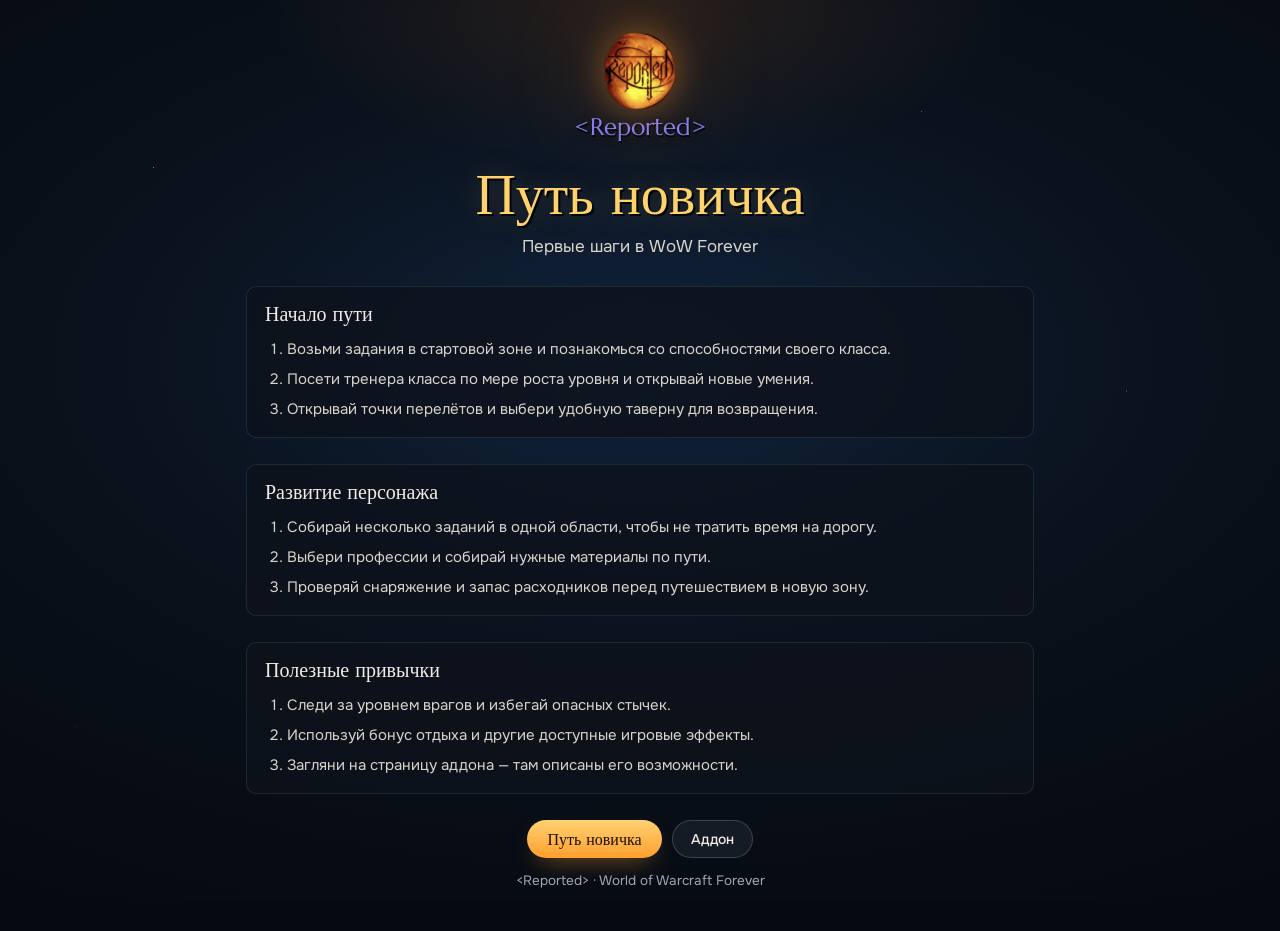
==== commit 70120b34: "Restore original Reported page design for beginner guide" ====
--- a/index.html
+++ b/index.html
@@ -4,7 +4,7 @@
 <meta charset="utf-8">
 <meta name="viewport" content="width=device-width, initial-scale=1, viewport-fit=cover">
 <title>Путь новичка · &lt;Reported&gt;</title>
-<meta name="description" content="Путь новичка в WoW Forever: общие советы для первых уровней.">
+<meta name="description" content="Путь новичка в World of Warcraft Forever.">
 <link rel="icon" type="image/png" href="site/img/icon-64.png">
 <link rel="apple-touch-icon" href="site/img/icon-180.png">
 <link rel="preconnect" href="https://fonts.googleapis.com">
@@ -108,4 +108,14 @@
 }
 </style>
 </head>
-<body><main class="stage"><a class="brand" href="./" aria-label="Reported"><img class="moon" src="site/img/moon.webp" alt="Reported" width="406" height="440"><p class="np">&lt;Reported&gt;</p></a><header class="hero"><h1>Путь новичка</h1><p>Первые шаги в WoW Forever</p></header><section class="how"><h2>Начало пути</h2><ol><li>В стартовой зоне бери задания и внимательно читай описания новых механик.</li><li>Найди тренера класса и проверяй новые умения по мере роста уровня.</li><li>Привяжи камень возвращения к удобной таверне и открывай точки перелётов.</li></ol></section><section class="how"><h2>Прокачка и профессии</h2><ol><li>Старайся выполнять несколько заданий в одной области, чтобы меньше бегать.</li><li>Выбери профессии под свой стиль игры и собирай материалы по дороге.</li><li>Следи за снаряжением, расходниками и запасом денег на обучение.</li></ol></section><section class="how"><h2>В мире</h2><ol><li>Проверяй уровень врагов перед боем, особенно в новых зонах.</li><li>Не забывай про бонусы отдыха и другие эффекты, доступные в Forever.</li><li>На PvP-сервере учитывай встречи с игроками другой фракции.</li></ol></section><footer class="foot"><nav aria-label="Разделы сайта"><a class="go" href="./">Путь новичка</a><a class="ghost" href="addons.html">Аддон</a></nav><p>Reported · WoW Forever</p></footer></main></body></html>+<body>
+<main class="stage">
+<a class="brand" href="./" aria-label="Reported"><img class="moon" src="site/img/moon.webp" alt="Reported" width="406" height="440"><p class="np">&lt;Reported&gt;</p></a>
+<header class="hero"><h1>Путь новичка</h1><p>Первые шаги в WoW Forever</p></header>
+<section class="how"><h2>Начало пути</h2><ol><li>Возьми задания в стартовой зоне и познакомься со способностями своего класса.</li><li>Посети тренера класса по мере роста уровня и открывай новые умения.</li><li>Открывай точки перелётов и выбери удобную таверну для возвращения.</li></ol></section>
+<section class="how"><h2>Развитие персонажа</h2><ol><li>Собирай несколько заданий в одной области, чтобы не тратить время на дорогу.</li><li>Выбери профессии и собирай нужные материалы по пути.</li><li>Проверяй снаряжение и запас расходников перед путешествием в новую зону.</li></ol></section>
+<section class="how"><h2>Полезные привычки</h2><ol><li>Следи за уровнем врагов и избегай опасных стычек.</li><li>Используй бонус отдыха и другие доступные игровые эффекты.</li><li>Загляни на страницу аддона — там описаны его возможности.</li></ol></section>
+<footer class="foot"><nav aria-label="Разделы сайта"><a class="go" href="./">Путь новичка</a><a class="ghost" href="addons.html">Аддон</a></nav><p>&lt;Reported&gt; · World of Warcraft Forever</p></footer>
+</main>
+</body>
+</html>
